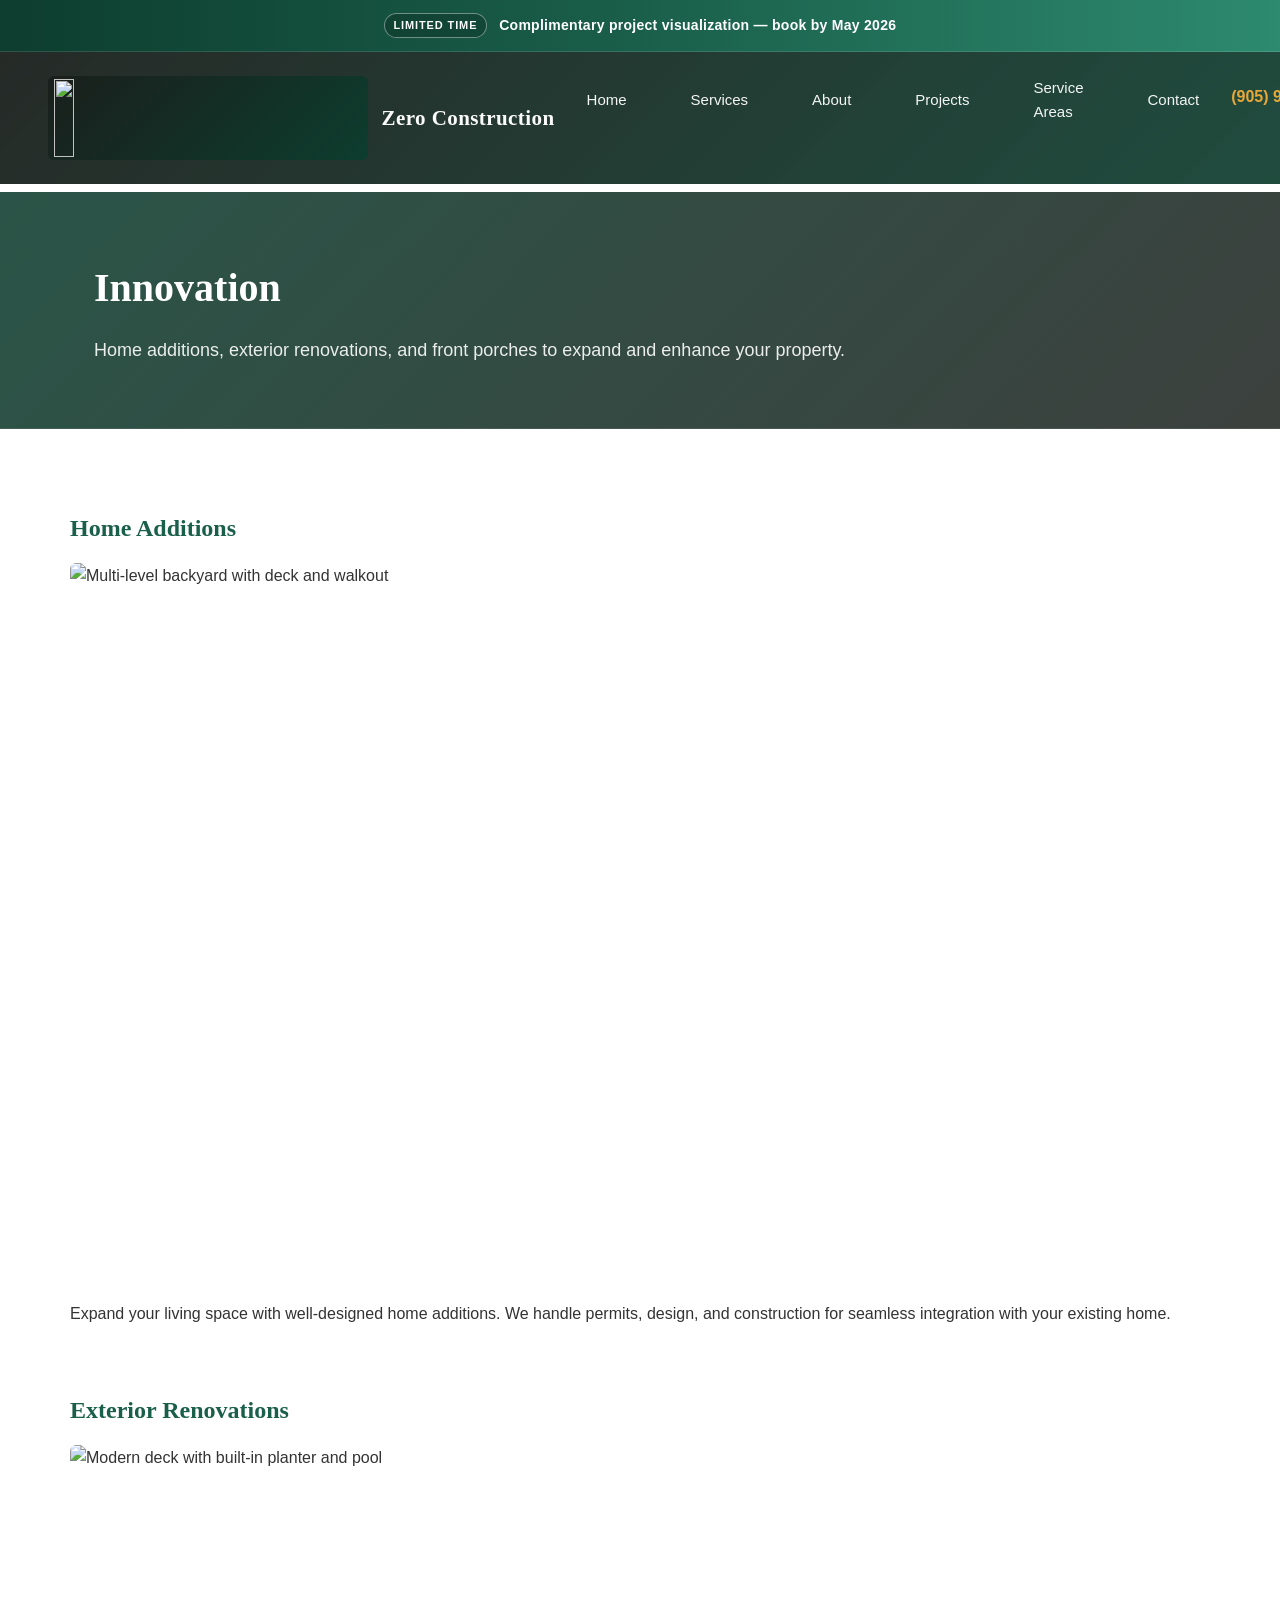
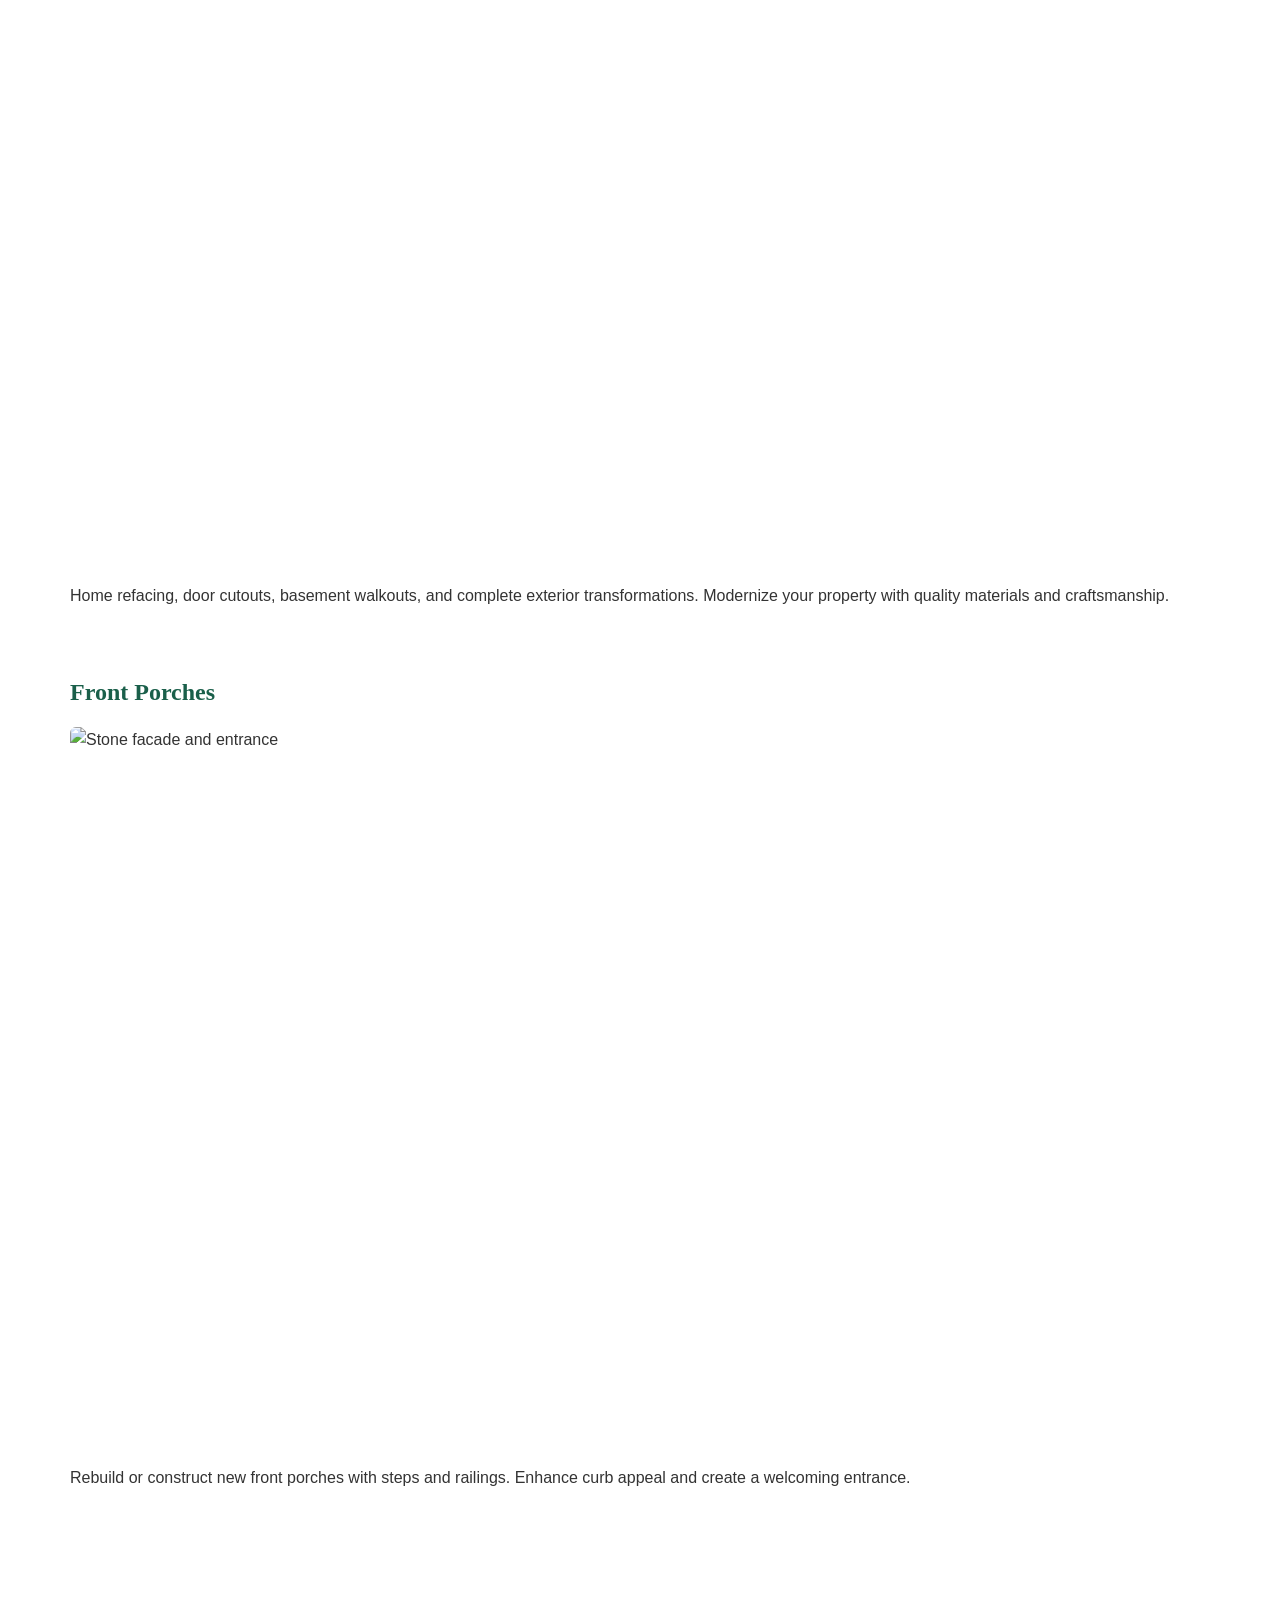
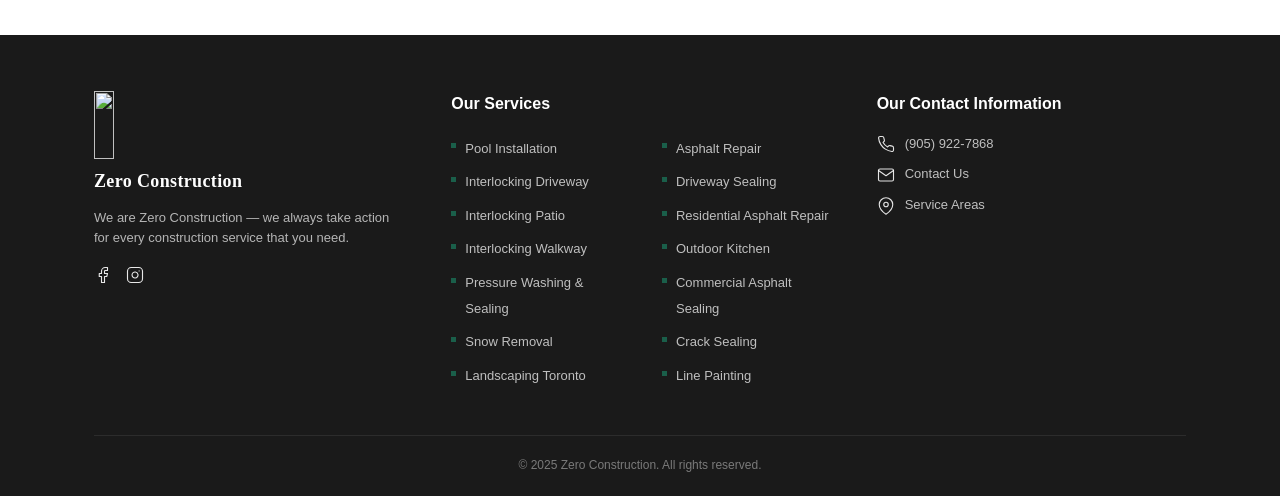
==== innovation.html @ 6ec4fa39 "Add files via upload" ====
<!DOCTYPE html>
<html lang="en">
<head>
    <meta charset="UTF-8">
    <meta name="viewport" content="width=device-width, initial-scale=1.0">
    <title>Innovation — Zero Construction</title>
    <link rel="icon" href="images/ZeroConstructionLogo2.png" type="image/png">
    <link rel="apple-touch-icon" href="images/ZeroConstructionLogo2.png">
    <link rel="stylesheet" href="styles.css">
    <link rel="stylesheet" href="service-page.css">
</head>
<body>
    <aside class="site-banner" role="region" aria-label="Limited-time promotion">
        <div class="container site-banner-inner">
            <a href="index.html#contact" class="site-banner-link">
                <span class="site-banner-pill">Limited time</span>
                <span class="site-banner-text">Complimentary project visualization — book by May 2026</span>
            </a>
        </div>
    </aside>
    <header class="header header-unified">
        <div class="header-bg"></div>
        <div class="header-inner">
            <a href="index.html" class="logo"><span class="logo-img-wrap"><img src="images/ZeroConstructionLogo2.png" alt="" class="logo-img" width="340" height="86" decoding="async" aria-hidden="true"></span><span class="logo-text">Zero Construction</span></a>
            <div class="header-nav">
                <nav class="nav-row nav-primary">
                    <a href="index.html#home">Home</a>
                    <a href="index.html#services">Services</a>
                    <a href="index.html#about">About</a>
                    <a href="index.html#projects">Projects</a>
                    <a href="index.html#service-areas">Service Areas</a>
                    <a href="index.html#contact">Contact</a>
                    <a href="tel:+19059227868" class="nav-phone">(905) 922-7868</a>
                </nav>
            </div>
            <div class="header-cta">
                <a href="tel:+19059227868" class="phone">(905) 922-7868</a>
                <a href="index.html#contact" class="btn btn-primary">Free Estimate</a>
            </div>
            <button class="mobile-menu-btn" aria-label="Open menu"><span></span><span></span><span></span></button>
        </div>
    </header>

    <main class="service-main">
        <div class="service-hero has-photo" style="--service-hero-bg: url('images/PHOTO-2025-08-22-10-28-42 4.JPG')">
            <div class="container">
                <h1>Innovation</h1>
                <p>Home additions, exterior renovations, and front porches to expand and enhance your property.</p>
            </div>
        </div>
        <div class="container service-content">
            <section id="additions" class="service-section">
                <h2>Home Additions</h2>
                <div class="service-section-img">
                    <img src="images/PHOTO-2025-08-22-10-28-42 4.JPG" alt="Multi-level backyard with deck and walkout" loading="lazy" width="1200" height="750">
                </div>
                <p>Expand your living space with well-designed home additions. We handle permits, design, and construction for seamless integration with your existing home.</p>
            </section>
            <section id="renovations" class="service-section">
                <h2>Exterior Renovations</h2>
                <div class="service-section-img">
                    <img src="images/PHOTO-2025-08-22-10-28-42 16.JPG" alt="Modern deck with built-in planter and pool" loading="lazy" width="1200" height="750">
                </div>
                <p>Home refacing, door cutouts, basement walkouts, and complete exterior transformations. Modernize your property with quality materials and craftsmanship.</p>
            </section>
            <section id="porches" class="service-section">
                <h2>Front Porches</h2>
                <div class="service-section-img">
                    <img src="images/PHOTO-2025-08-22-10-29-14 63.JPG" alt="Stone facade and entrance" loading="lazy" width="1200" height="750">
                </div>
                <p>Rebuild or construct new front porches with steps and railings. Enhance curb appeal and create a welcoming entrance.</p>
            </section>
        </div>
    </main>

    <footer class="footer">
        <div class="container">
            <div class="footer-grid">
                <div class="footer-brand">
                    <a href="index.html" class="footer-logo"><span class="footer-logo-inner"><img src="images/ZeroConstructionLogo2.png" alt="" class="footer-logo-img" width="270" height="68" decoding="async" aria-hidden="true"><span class="footer-logo-text">Zero Construction</span></span></a>
                    <p class="footer-tagline">We are Zero Construction &mdash; we always take action for every construction service that you need.</p>
                    <div class="footer-social">
                        <a href="https://www.facebook.com/zeroconstruction" class="footer-social-link" target="_blank" rel="noopener noreferrer" aria-label="Facebook">
                            <svg class="footer-social-icon" viewBox="0 0 24 24" fill="none" stroke="currentColor" stroke-width="1.5" stroke-linecap="round" stroke-linejoin="round" aria-hidden="true"><path d="M18 2h-3a5 5 0 0 0-5 5v3H7v4h3v8h4v-8h3l1-4h-4V7a1 1 0 0 1 1-1h3z"/></svg>
                        </a>
                        <a href="https://www.instagram.com/zeroconstruction" class="footer-social-link" target="_blank" rel="noopener noreferrer" aria-label="Instagram">
                            <svg class="footer-social-icon" viewBox="0 0 24 24" fill="none" stroke="currentColor" stroke-width="1.5" stroke-linecap="round" stroke-linejoin="round" aria-hidden="true"><rect x="2" y="2" width="20" height="20" rx="5" ry="5"/><path d="M16 11.37A4 4 0 1 1 12.63 8 4 4 0 0 1 16 11.37z"/><line x1="17.5" y1="6.5" x2="17.51" y2="6.5"/></svg>
                        </a>
                    </div>
                </div>
                <div class="footer-services">
                    <h4 class="footer-heading">Our Services</h4>
                    <div class="footer-services-cols">
                        <ul class="footer-services-list">
                            <li><a href="landscaping.html">Pool Installation</a></li>
                            <li><a href="stonework.html#driveway">Interlocking Driveway</a></li>
                            <li><a href="stonework.html#patio">Interlocking Patio</a></li>
                            <li><a href="stonework.html#walkway">Interlocking Walkway</a></li>
                            <li><a href="paving.html#sealing">Pressure Washing &amp; Sealing</a></li>
                            <li><a href="landscaping.html">Snow Removal</a></li>
                            <li><a href="landscaping.html">Landscaping Toronto</a></li>
                        </ul>
                        <ul class="footer-services-list">
                            <li><a href="paving.html#residential">Asphalt Repair</a></li>
                            <li><a href="paving.html#sealing">Driveway Sealing</a></li>
                            <li><a href="paving.html#residential">Residential Asphalt Repair</a></li>
                            <li><a href="landscaping.html#outdoor">Outdoor Kitchen</a></li>
                            <li><a href="paving.html#commercial">Commercial Asphalt Sealing</a></li>
                            <li><a href="paving.html#commercial">Crack Sealing</a></li>
                            <li><a href="paving.html#commercial">Line Painting</a></li>
                        </ul>
                    </div>
                </div>
                <div class="footer-contact-block">
                    <h4 class="footer-heading">Our Contact Information</h4>
                    <ul class="footer-contact-list">
                        <li class="footer-contact-row">
                            <span class="footer-contact-icon"><svg viewBox="0 0 24 24" aria-hidden="true" fill="none" stroke="currentColor" stroke-width="1.5" stroke-linecap="round" stroke-linejoin="round"><path d="M22 16.92v3a2 2 0 0 1-2.18 2 19.79 19.79 0 0 1-8.63-3.07 19.5 19.5 0 0 1-6-6 19.79 19.79 0 0 1-3.07-8.67A2 2 0 0 1 4.11 2h3a2 2 0 0 1 2 1.72 12.84 12.84 0 0 0 .7 2.81 2 2 0 0 1-.45 2.11L8.09 9.91a16 16 0 0 0 6 6l1.27-1.27a2 2 0 0 1 2.11-.45 12.84 12.84 0 0 0 2.81.7A2 2 0 0 1 22 16.92z"/></svg></span>
                            <a href="tel:+19059227868">(905) 922-7868</a>
                        </li>
                        <li class="footer-contact-row">
                            <span class="footer-contact-icon"><svg viewBox="0 0 24 24" aria-hidden="true" fill="none" stroke="currentColor" stroke-width="1.5" stroke-linecap="round" stroke-linejoin="round"><path d="M4 4h16c1.1 0 2 .9 2 2v12c0 1.1-.9 2-2 2H4c-1.1 0-2-.9-2-2V6c0-1.1.9-2 2-2z"/><polyline points="22,6 12,13 2,6"/></svg></span>
                            <a href="mailto:info@zeroconstruction.ca">Contact Us</a>
                        </li>
                        <li class="footer-contact-row">
                            <span class="footer-contact-icon"><svg viewBox="0 0 24 24" aria-hidden="true" fill="none" stroke="currentColor" stroke-width="1.5" stroke-linecap="round" stroke-linejoin="round"><path d="M21 10c0 7-9 13-9 13s-9-6-9-13a9 9 0 0 1 18 0z"/><circle cx="12" cy="10" r="3"/></svg></span>
                            <a href="index.html#service-areas">Service Areas</a>
                        </li>
                    </ul>
                </div>
            </div>
            <p class="footer-copy">&copy; 2025 Zero Construction. All rights reserved.</p>
        </div>
    </footer>
    <script src="script.js"></script>
</body>
</html>
---- styles.css ----
/* Zero Construction — English-only, strict typography */

:root {
    /* Must cover promo banner (pill + line) so fixed header clears it */
    --site-banner-height: 3.25rem;
    /* Fixed header row height (logo + padding) — used so anchor links aren’t hidden under the bar */
    --header-sticky-height: 8rem;
    /* Banner + header + small gap so section titles clear the sticky UI */
    --anchor-offset: calc(var(--site-banner-height) + var(--header-sticky-height) + 0.75rem);
    --color-primary: #1a5f4a;
    --color-primary-dark: #0d3d2e;
    --color-primary-light: #2d8a6e;
    --color-accent: #e8a838;
    --color-dark: #1a1a1a;
    /* Same hues as .header-bg (opaque) so the logo plate matches the header strip */
    --header-gradient-start: rgb(26, 31, 28);
    --header-gradient-end: rgb(13, 61, 46);
    --color-text: #333;
    --color-muted: #666;
    --color-bg: #f8f9fa;
    --color-white: #fff;
    --font-display: "Playfair Display", Georgia, "Times New Roman", serif;
    --font-body: "DM Sans", -apple-system, BlinkMacSystemFont, "Segoe UI", sans-serif;
    --shadow-sm: 0 2px 8px rgba(0, 0, 0, 0.06);
    --shadow: 0 4px 20px rgba(0, 0, 0, 0.08);
    --radius: 6px;
    --ease: 0.2s ease;
    --space-xs: 4px;
    --space-sm: 8px;
    --space-md: 16px;
    --space-lg: 24px;
    --space-xl: 32px;
    --space-2xl: 48px;
    --space-3xl: 64px;
    --space-4xl: 80px;
}

*, *::before, *::after {
    margin: 0;
    padding: 0;
    box-sizing: border-box;
}

html {
    scroll-behavior: smooth;
}

/* Hash / anchor scroll lands below fixed promo banner + header (footer + nav links) */
section[id] {
    scroll-margin-top: var(--anchor-offset);
}

body {
    font-family: var(--font-body);
    font-size: 16px;
    line-height: 1.6;
    color: var(--color-text);
    -webkit-font-smoothing: antialiased;
}

/* Promo banner — fixed above header (limited-time / promotional) */
.site-banner {
    position: fixed;
    top: 0;
    left: 0;
    right: 0;
    z-index: 1001;
    min-height: var(--site-banner-height);
    display: flex;
    align-items: center;
    justify-content: center;
    padding: 0.45rem var(--space-lg);
    background: linear-gradient(90deg, var(--color-primary-dark) 0%, var(--color-primary) 50%, var(--color-primary-light) 100%);
    border-bottom: 1px solid rgba(255, 255, 255, 0.12);
}

.site-banner-inner {
    display: flex;
    align-items: center;
    justify-content: center;
    flex-wrap: wrap;
    gap: 0.5rem 0.75rem;
    text-align: center;
}

.site-banner-link {
    display: inline-flex;
    align-items: center;
    justify-content: center;
    flex-wrap: wrap;
    gap: 0.5rem 0.75rem;
    font-size: 0.875rem;
    font-weight: 600;
    color: var(--color-white);
    text-decoration: none;
    letter-spacing: 0.02em;
}

.site-banner-pill {
    flex-shrink: 0;
    display: inline-block;
    font-size: 0.6875rem;
    font-weight: 700;
    letter-spacing: 0.08em;
    text-transform: uppercase;
    color: rgba(255, 255, 255, 0.98);
    padding: 0.2rem 0.55rem;
    border-radius: 999px;
    border: 1px solid rgba(255, 255, 255, 0.4);
    background: rgba(0, 0, 0, 0.18);
}

.site-banner-text {
    font-weight: 600;
    line-height: 1.35;
}

.site-banner-link:hover {
    color: var(--color-accent);
    text-decoration: none;
}

.container {
    max-width: 1140px;
    margin: 0 auto;
    padding: 0 var(--space-lg);
}

/* Unified Header - two rows like AHS */
.header-unified {
    position: fixed;
    top: var(--site-banner-height);
    left: 0;
    right: 0;
    width: 100%;
    z-index: 1000;
}

.header-bg {
    position: absolute;
    inset: 0;
    background: linear-gradient(135deg, rgba(26, 31, 28, 0.95) 0%, rgba(13, 61, 46, 0.92) 100%);
}

.header-unified .header-inner {
    position: relative;
    display: flex;
    align-items: flex-start;
    justify-content: space-between;
    padding: var(--space-lg) 3rem;
    gap: var(--space-xl);
    max-width: 100%;
    width: 100%;
    margin: 0 auto;
}

.header-unified .logo {
    display: inline-flex;
    align-items: center;
    gap: 0.875rem;
    line-height: 1.1;
    text-decoration: none;
    flex-shrink: 0;
}

.header-unified .logo-img-wrap {
    display: inline-flex;
    align-items: center;
    justify-content: center;
    line-height: 0;
    /* Same gradient as .header-bg (full opacity) so the plate matches the bar behind it */
    background: linear-gradient(135deg, var(--header-gradient-start) 0%, var(--header-gradient-end) 100%);
    padding: 0.2rem 0.35rem;
    border-radius: 6px;
    transition: opacity var(--ease);
    isolation: isolate;
}

.header-unified .logo-img {
    height: 78px;
    width: auto;
    max-width: min(380px, 46vw);
    object-fit: contain;
    display: block;
    /* Pure black in the PNG takes the lighter of pixel vs backdrop — blends into the plate */
    mix-blend-mode: lighten;
}

.logo-text {
    font-family: var(--font-display);
    font-size: 1.3125rem;
    font-weight: 600;
    color: rgba(255, 255, 255, 0.98);
    letter-spacing: 0.02em;
    white-space: nowrap;
    transition: opacity var(--ease);
}

.header-unified .logo:hover .logo-img-wrap,
.header-unified .logo:hover .logo-text {
    opacity: 0.88;
}

.header-nav {
    flex: 1;
    display: flex;
    flex-direction: column;
    align-items: center;
    justify-content: center;
    gap: var(--space-md);
}

.header-cta {
    display: flex;
    align-items: center;
    gap: var(--space-lg);
    flex-shrink: 0;
}

.nav-row {
    display: flex;
    align-items: center;
    justify-content: center;
}

.nav-primary {
    display: flex;
    align-items: center;
    justify-content: center;
    gap: 4rem;
}

.header-unified .nav-primary a,
.header-unified .nav a {
    color: rgba(255, 255, 255, 0.95);
    text-decoration: none;
    font-size: 0.9375rem;
    font-weight: 500;
}

.header-unified .nav a:hover {
    color: var(--color-accent);
}

.header-unified .phone {
    color: var(--color-accent);
    font-weight: 600;
    text-decoration: none;
}

.header-unified .phone:hover {
    color: var(--color-white);
}

.header-unified .btn-primary {
    padding: 8px 20px;
    font-size: 0.875rem;
}

.nav-services {
    flex-wrap: wrap;
    justify-content: center;
    align-items: center;
    gap: 1.5rem;
}

/* Ensure both menu rows share same center alignment */
.header-nav .nav-primary,
.header-nav .nav-services {
    width: 100%;
}

.nav-dot {
    color: var(--color-accent);
    font-size: 0.5rem;
    line-height: 1;
}

.service-trigger {
    display: inline-flex;
    align-items: center;
    gap: var(--space-xs);
    padding: var(--space-xs) 0;
    color: rgba(255, 255, 255, 0.9);
    text-decoration: none;
    font-size: 0.8125rem;
    font-weight: 500;
}

.service-trigger:hover {
    color: var(--color-accent);
}

.caret {
    font-size: 0.5rem;
    transition: transform var(--ease);
}

.service-dropdown:hover .caret {
    transform: rotate(180deg);
}

.service-dropdown {
    position: relative;
}

.service-menu {
    display: none;
    position: absolute;
    top: 100%;
    left: 0;
    min-width: 180px;
    padding: var(--space-sm);
    margin-top: var(--space-xs);
    background: var(--color-white);
    border-radius: var(--radius);
    box-shadow: var(--shadow);
    list-style: none;
    z-index: 1001;
}

.service-dropdown:hover .service-menu {
    display: block;
}

.service-menu a {
    display: block;
    padding: var(--space-sm) var(--space-md);
    color: var(--color-text);
    text-decoration: none;
    font-size: 0.875rem;
}

.service-menu a:hover {
    color: var(--color-primary);
}

.nav-phone {
    color: var(--color-accent);
    font-weight: 600;
}

@media (min-width: 769px) {
    .nav-phone {
        display: none;
    }
}

.mobile-menu-btn {
    display: none;
    flex-direction: column;
    gap: 5px;
    padding: var(--space-sm);
    background: none;
    border: none;
    cursor: pointer;
}

.mobile-menu-btn span {
    width: 22px;
    height: 2px;
    background: var(--color-white);
}

/* Buttons */
.btn {
    display: inline-block;
    padding: 12px 24px;
    font-size: 0.9375rem;
    font-weight: 600;
    text-decoration: none;
    border-radius: var(--radius);
    border: 2px solid transparent;
    transition: var(--ease);
}

.btn-primary {
    background: var(--color-primary);
    color: var(--color-white);
}

.btn-primary:hover {
    background: var(--color-primary-dark);
}

.btn-secondary {
    background: transparent;
    color: var(--color-white);
    border-color: var(--color-white);
}

.btn-secondary:hover {
    background: var(--color-white);
    color: var(--color-primary);
}

.btn-lg {
    padding: 14px 28px;
    font-size: 1rem;
}

.btn-block {
    width: 100%;
    text-align: center;
}

/* Hero */
.hero {
    position: relative;
    min-height: 100vh;
    display: flex;
    align-items: center;
    padding: calc(180px + var(--site-banner-height)) var(--space-lg) var(--space-4xl);
    background: linear-gradient(135deg, var(--color-primary-dark) 0%, var(--color-primary) 50%, var(--color-primary-light) 100%);
}

.hero.hero-photo {
    background-image: linear-gradient(135deg, rgba(13, 61, 46, 0.82) 0%, rgba(26, 31, 28, 0.78) 100%), url("images/PHOTO-2025-08-22-10-28-42 30.JPG");
    background-size: cover;
    background-position: center;
}

.hero-overlay {
    position: absolute;
    inset: 0;
    background: url("data:image/svg+xml,%3Csvg width='60' height='60' xmlns='http://www.w3.org/2000/svg'%3E%3Cg fill='%23fff' fill-opacity='0.05'%3E%3Cpath d='M36 34v-4h-2v4h-4v2h4v4h2v-4h4v-2h-4zm0-30V0h-2v4h-4v2h4v4h2V6h4V4h-4zM6 34v-4H4v4H0v2h4v4h2v-4h4v-2H6zM6 4V0H4v4H0v2h4v4h2V6h4V4H6z'/%3E%3C/g%3E%3C/svg%3E");
}

.hero-inner {
    position: relative;
    z-index: 1;
    text-align: center;
    max-width: 720px;
    margin: 0 auto;
}

.hero-title {
    font-family: var(--font-display);
    font-size: clamp(2.25rem, 5vw, 3.5rem);
    font-weight: 700;
    color: var(--color-white);
    margin-bottom: var(--space-md);
    letter-spacing: -0.02em;
}

.hero-tagline {
    font-size: 1.25rem;
    color: rgba(255, 255, 255, 0.95);
    margin-bottom: var(--space-md);
}

.hero-desc {
    font-size: 1.0625rem;
    line-height: 1.7;
    color: rgba(255, 255, 255, 0.9);
    margin-bottom: var(--space-2xl);
}

.hero-stats {
    display: flex;
    justify-content: center;
    gap: var(--space-3xl);
    margin-bottom: var(--space-2xl);
}

.stat {
    text-align: center;
}

.stat-value {
    display: block;
    font-size: 1.75rem;
    font-weight: 700;
    color: var(--color-accent);
}

.stat-label {
    font-size: 0.875rem;
    color: rgba(255, 255, 255, 0.85);
}

.hero-actions {
    display: flex;
    gap: var(--space-md);
    justify-content: center;
}

/* Sections */
.section {
    padding: var(--space-4xl) 0;
}

.section-head {
    text-align: center;
    margin-bottom: var(--space-2xl);
}

.section-title {
    font-family: var(--font-display);
    font-size: 2rem;
    font-weight: 700;
    color: var(--color-dark);
    margin-bottom: var(--space-sm);
}

.section-subtitle {
    font-size: 1.0625rem;
    color: var(--color-muted);
}

/* Services */
.section-services {
    background: var(--color-white);
}

.services-grid {
    display: grid;
    grid-template-columns: repeat(3, 1fr);
    gap: var(--space-lg);
}

.service-card {
    padding: 0;
    overflow: hidden;
    background: var(--color-bg);
    border-radius: var(--radius);
    transition: var(--ease);
}

.service-card:hover {
    transform: translateY(-4px);
    box-shadow: var(--shadow);
}

.service-card-img {
    aspect-ratio: 4 / 3;
    overflow: hidden;
}

.service-card-img img {
    width: 100%;
    height: 100%;
    object-fit: cover;
    display: block;
}

.service-card-body {
    padding: var(--space-xl);
}

.service-icon {
    font-size: 2rem;
    margin-bottom: var(--space-md);
}

.service-card h3 {
    font-size: 1.125rem;
    font-weight: 600;
    color: var(--color-dark);
    margin-bottom: var(--space-sm);
}

.service-card p {
    font-size: 0.9375rem;
    color: var(--color-muted);
    line-height: 1.6;
}

/* About */
.section-about {
    background: var(--color-bg);
}

.about-grid {
    display: grid;
    grid-template-columns: 1fr 1fr;
    gap: var(--space-3xl);
    align-items: center;
}

.about-main .section-title {
    text-align: left;
}

.about-lead {
    font-size: 1rem;
    color: var(--color-muted);
    margin-bottom: var(--space-xl);
    line-height: 1.7;
}

.features-list {
    list-style: none;
}

.feature {
    display: flex;
    gap: var(--space-lg);
    margin-bottom: var(--space-lg);
}

.feature-num {
    font-size: 1.25rem;
    font-weight: 700;
    color: var(--color-primary);
    flex-shrink: 0;
}

.feature h4 {
    font-size: 1rem;
    font-weight: 600;
    color: var(--color-dark);
    margin-bottom: var(--space-xs);
}

.feature p {
    font-size: 0.9375rem;
    color: var(--color-muted);
}

.about-stats {
    display: flex;
    flex-direction: column;
    gap: var(--space-lg);
}

.stat-card {
    background: var(--color-white);
    padding: var(--space-xl);
    border-radius: var(--radius);
    text-align: center;
}

.stat-card-value {
    display: block;
    font-size: 2.5rem;
    font-weight: 700;
    color: var(--color-primary);
}

.stat-card-label {
    font-size: 0.9375rem;
    color: var(--color-muted);
}

/* Projects */
.section-projects {
    background: var(--color-white);
}

.projects-grid {
    display: grid;
    grid-template-columns: repeat(3, 1fr);
    gap: var(--space-lg);
}

.project-card {
    border-radius: var(--radius);
    overflow: hidden;
    background: var(--color-bg);
    cursor: default;
}

.project-image {
    aspect-ratio: 4 / 3;
    overflow: hidden;
    background: var(--color-bg);
}

.project-image img {
    width: 100%;
    height: 100%;
    object-fit: cover;
    display: block;
    transform: scale(1);
    transition: transform 0.45s var(--ease);
}

.project-card:hover .project-image img {
    transform: scale(1.08);
}

@media (prefers-reduced-motion: reduce) {
    .project-image img {
        transition: none;
    }

    .project-card:hover .project-image img {
        transform: scale(1);
    }
}

.project-image-placeholder {
    aspect-ratio: 4 / 3;
    display: flex;
    align-items: center;
    justify-content: center;
    background: linear-gradient(135deg, var(--color-primary-light) 0%, var(--color-primary) 100%);
    color: var(--color-white);
    font-weight: 600;
    font-size: 0.9375rem;
}

.project-card h4 {
    padding: var(--space-lg);
    font-size: 1rem;
    font-weight: 600;
    color: var(--color-text);
    text-decoration: none;
    cursor: default;
}

.project-card h4 a {
    color: inherit;
    text-decoration: none;
    font-weight: inherit;
    pointer-events: none;
    cursor: default;
}

/* Service areas — Ontario communities (single-page) */
.section-service-areas {
    background: var(--color-white);
}

.service-areas-grid {
    display: grid;
    grid-template-columns: repeat(4, minmax(0, 1fr));
    gap: var(--space-lg) var(--space-2xl);
    max-width: 1000px;
    margin: 0 auto;
}

.service-areas-list {
    list-style: none;
    margin: 0;
    padding: 0;
}

.service-areas-list li {
    position: relative;
    padding-left: 1.1rem;
    margin-bottom: 0.45rem;
    font-family: var(--font-body);
    font-size: 0.9375rem;
    line-height: 1.45;
    color: var(--color-text);
}

.service-areas-list li::before {
    content: ">";
    position: absolute;
    left: 0;
    top: 0;
    color: var(--color-primary);
    font-weight: 700;
    font-size: 0.7rem;
    line-height: 1.45;
}

/* Testimonials */
.section-testimonials {
    background: var(--color-bg);
}

.testimonials-grid {
    display: grid;
    grid-template-columns: repeat(3, 1fr);
    gap: var(--space-lg);
}

.testimonial {
    background: var(--color-white);
    padding: var(--space-xl);
    border-radius: var(--radius);
    box-shadow: var(--shadow-sm);
}

.testimonial p {
    font-size: 0.9375rem;
    font-style: italic;
    color: var(--color-text);
    margin-bottom: var(--space-lg);
    line-height: 1.6;
}

.testimonial footer {
    display: flex;
    flex-direction: column;
    gap: var(--space-xs);
}

.testimonial cite {
    font-style: normal;
    font-weight: 600;
    color: var(--color-dark);
}

.testimonial footer span {
    font-size: 0.875rem;
    color: var(--color-muted);
}

.stars {
    margin-top: var(--space-sm);
    color: var(--color-accent);
}

/* Contact */
.section-contact {
    padding: var(--space-4xl) 0;
    background: linear-gradient(135deg, var(--color-primary-dark) 0%, var(--color-primary) 100%);
}

.contact-grid {
    display: grid;
    grid-template-columns: 1fr 1fr;
    gap: var(--space-3xl);
    align-items: start;
}

.contact-info .section-title {
    color: var(--color-white);
}

.contact-lead {
    color: rgba(255, 255, 255, 0.9);
    margin-bottom: var(--space-xl);
}

.contact-details {
    display: flex;
    flex-direction: column;
    gap: var(--space-lg);
}

.contact-item strong {
    display: block;
    font-size: 0.75rem;
    text-transform: uppercase;
    letter-spacing: 0.05em;
    color: rgba(255, 255, 255, 0.7);
    margin-bottom: var(--space-xs);
}

.contact-item a,
.contact-item p {
    color: rgba(255, 255, 255, 0.95);
}

.contact-item a {
    text-decoration: none;
}

.contact-item a:hover {
    color: var(--color-accent);
}

.contact-form {
    background: var(--color-white);
    padding: var(--space-xl);
    border-radius: var(--radius);
    box-shadow: var(--shadow);
}

.form-row {
    display: grid;
    grid-template-columns: 1fr 1fr;
    gap: var(--space-md);
}

.contact-form input,
.contact-form select,
.contact-form textarea {
    display: block;
    width: 100%;
    padding: 12px 14px;
    margin-bottom: var(--space-md);
    font-family: var(--font-body);
    font-size: 0.9375rem;
    border: 1px solid #ddd;
    border-radius: var(--radius);
}

.contact-form input:focus,
.contact-form select:focus,
.contact-form textarea:focus {
    outline: none;
    border-color: var(--color-primary);
}

.contact-form button {
    margin-top: var(--space-sm);
    cursor: pointer;
}

/* Footer — AHS-style layout: charcoal bg, sans-serif, green square bullets */
.footer {
    background: var(--color-dark);
    padding: 3.5rem 0 1.25rem;
    border-top: none;
    font-family: var(--font-body);
}

.footer-grid {
    display: grid;
    grid-template-columns: minmax(0, 1fr) minmax(0, 1.22fr) minmax(0, 1fr);
    gap: 3.5rem 3rem;
    margin-bottom: 2.5rem;
    align-items: start;
}

.footer-brand {
    max-width: 20rem;
}

.footer-logo {
    display: inline-flex;
    align-items: center;
    text-decoration: none;
    margin-bottom: 1rem;
    line-height: 1.15;
}

.footer-logo-inner {
    display: inline-flex;
    align-items: center;
    gap: 0.75rem;
    flex-wrap: wrap;
}

.footer-logo-img {
    height: 68px;
    width: auto;
    max-width: 100%;
    object-fit: contain;
    display: block;
}

.footer-logo-text {
    font-family: var(--font-display);
    font-size: 1.125rem;
    font-weight: 600;
    color: var(--color-white);
    letter-spacing: 0.02em;
}

.footer-tagline {
    font-family: var(--font-body);
    font-size: 0.8125rem;
    line-height: 1.55;
    color: rgba(255, 255, 255, 0.68);
    margin-bottom: 1.125rem;
}

.footer-social {
    display: flex;
    flex-direction: row;
    align-items: center;
    gap: 0.875rem;
    margin: 0;
}

.footer-social-link {
    display: flex;
    align-items: center;
    justify-content: center;
    color: rgba(255, 255, 255, 0.92);
    text-decoration: none;
    transition: color var(--ease);
}

.footer-social-link:hover {
    color: var(--color-primary-light);
}

.footer-social-icon {
    width: 18px;
    height: 18px;
    flex-shrink: 0;
    color: rgba(255, 255, 255, 0.9);
}

.footer-social-icon path,
.footer-social-icon rect,
.footer-social-icon line,
.footer-social-icon circle {
    fill: none;
}

.footer-social-link:hover .footer-social-icon {
    color: rgba(255, 255, 255, 1);
}

.footer-heading {
    font-family: var(--font-body);
    font-size: 1rem;
    font-weight: 600;
    color: var(--color-white);
    margin-bottom: 1.125rem;
    letter-spacing: 0;
    padding: 0;
    border: none;
}

.footer-services-cols {
    display: grid;
    grid-template-columns: 1fr 1fr;
    gap: 0.5rem 2.75rem;
}

.footer-services-list {
    list-style: none;
}

.footer-services-list li {
    position: relative;
    padding-left: 14px;
    margin-bottom: 0.5rem;
}

.footer-services-list li::before {
    content: "";
    position: absolute;
    left: 0;
    top: 0.55em;
    width: 5px;
    height: 5px;
    background: var(--color-primary);
    border-radius: 0;
}

.footer-services-list a {
    font-family: var(--font-body);
    font-size: 0.8125rem;
    line-height: 1.5;
    font-weight: 400;
    color: rgba(255, 255, 255, 0.72);
    text-decoration: none;
}

.footer-services-list a:hover {
    color: rgba(255, 255, 255, 0.95);
}

.footer-contact-list {
    list-style: none;
}

.footer-contact-row {
    display: flex;
    align-items: flex-start;
    gap: 0.625rem;
    margin-bottom: 0.75rem;
    font-family: var(--font-body);
    font-size: 0.8125rem;
    line-height: 1.45;
    font-weight: 400;
    color: rgba(255, 255, 255, 0.72);
}

.footer-contact-row:last-child {
    margin-bottom: 0;
}

.footer-contact-row a {
    color: rgba(255, 255, 255, 0.72);
    text-decoration: none;
}

.footer-contact-row a:hover {
    color: rgba(255, 255, 255, 0.95);
}

.footer-contact-icon {
    flex-shrink: 0;
    width: 18px;
    height: 18px;
    margin-top: 0.05em;
}

.footer-contact-icon svg {
    width: 100%;
    height: 100%;
    display: block;
    color: rgba(255, 255, 255, 0.88);
}

.footer-contact-icon svg * {
    fill: none;
}

.footer-copy {
    font-family: var(--font-body);
    font-size: 0.75rem;
    color: rgba(255, 255, 255, 0.42);
    text-align: center;
    padding-top: 1.25rem;
    border-top: 1px solid rgba(255, 255, 255, 0.08);
}

/* Responsive */
@media (max-width: 992px) {
    .services-grid {
        grid-template-columns: repeat(2, 1fr);
    }

    .projects-grid {
        grid-template-columns: repeat(2, 1fr);
    }

    .testimonials-grid {
        grid-template-columns: repeat(2, 1fr);
    }

    .service-areas-grid {
        grid-template-columns: repeat(2, minmax(0, 1fr));
        gap: var(--space-md) var(--space-xl);
    }
}

@media (max-width: 768px) {
    :root {
        /* Slightly shorter fixed header row on small screens */
        --header-sticky-height: 7rem;
    }

    .header-inner {
        flex-wrap: wrap;
    }

    .header-unified .logo-img {
        height: 58px;
        max-width: min(300px, 44vw);
    }

    .header-unified .logo-img-wrap {
        padding: 0.15rem 0.3rem;
        border-radius: 5px;
    }

    .site-banner-pill {
        font-size: 0.625rem;
        padding: 0.15rem 0.45rem;
    }

    .site-banner-link {
        font-size: 0.8125rem;
    }

    .logo-text {
        font-size: 1rem;
        white-space: normal;
        max-width: 10rem;
        line-height: 1.2;
    }

    .footer-logo-img {
        height: 58px;
    }

    .footer-logo-text {
        font-size: 1rem;
    }

    .header-nav {
        display: none;
        width: 100%;
        order: 3;
    }

    .header-nav.mobile-open {
        display: flex;
    }

    .nav-primary {
        flex-direction: column;
        align-items: flex-start;
    }

    .nav-services {
        flex-direction: column;
        align-items: flex-start;
    }

    .nav-dot {
        display: none;
    }

    .header-cta {
        display: none;
    }

    .mobile-menu-btn {
        display: flex;
    }

    .nav a {
        padding: var(--space-md) 0;
    }

    .about-grid,
    .contact-grid {
        grid-template-columns: 1fr;
    }

    .services-grid,
    .projects-grid {
        grid-template-columns: 1fr;
    }

    .testimonials-grid {
        grid-template-columns: 1fr;
    }

    .form-row {
        grid-template-columns: 1fr;
    }

    .service-areas-grid {
        grid-template-columns: 1fr;
    }

    .footer {
        padding: var(--space-xl) 0 var(--space-lg);
    }

    .footer-grid {
        grid-template-columns: 1fr;
        gap: var(--space-lg);
        margin-bottom: var(--space-lg);
    }

    .footer-services-cols {
        grid-template-columns: 1fr;
        gap: 0 var(--space-md);
    }

    .footer-tagline {
        max-width: none;
    }

    .hero {
        padding-top: calc(140px + var(--site-banner-height));
    }

    .hero-stats {
        gap: var(--space-xl);
    }
}
---- service-page.css ----
.service-main {
    padding-top: calc(140px + var(--site-banner-height));
}

.service-hero {
    position: relative;
    padding: var(--space-3xl) 0;
    background: linear-gradient(135deg, var(--color-primary-dark) 0%, var(--color-primary) 100%);
}

.service-hero.has-photo {
    background-image: linear-gradient(135deg, rgba(13, 61, 46, 0.88) 0%, rgba(26, 31, 28, 0.85) 100%), var(--service-hero-bg);
    background-size: cover;
    background-position: center;
}

.service-hero .container {
    position: relative;
    z-index: 1;
}

.service-hero h1 {
    font-family: var(--font-display);
    font-size: 2.5rem;
    color: var(--color-white);
    margin-bottom: var(--space-md);
}

.service-hero p {
    font-size: 1.125rem;
    color: rgba(255, 255, 255, 0.9);
}

.service-content {
    padding: var(--space-4xl) 0;
}

.service-section {
    margin-bottom: var(--space-3xl);
}

.service-section h2 {
    font-family: var(--font-display);
    font-size: 1.5rem;
    color: var(--color-primary);
    margin-bottom: var(--space-md);
}

.service-section p {
    color: var(--color-text);
    line-height: 1.7;
}

.service-section-img {
    margin-bottom: var(--space-lg);
    border-radius: var(--radius);
    overflow: hidden;
    aspect-ratio: 16 / 10;
}

.service-section-img img {
    width: 100%;
    height: 100%;
    object-fit: cover;
    display: block;
}
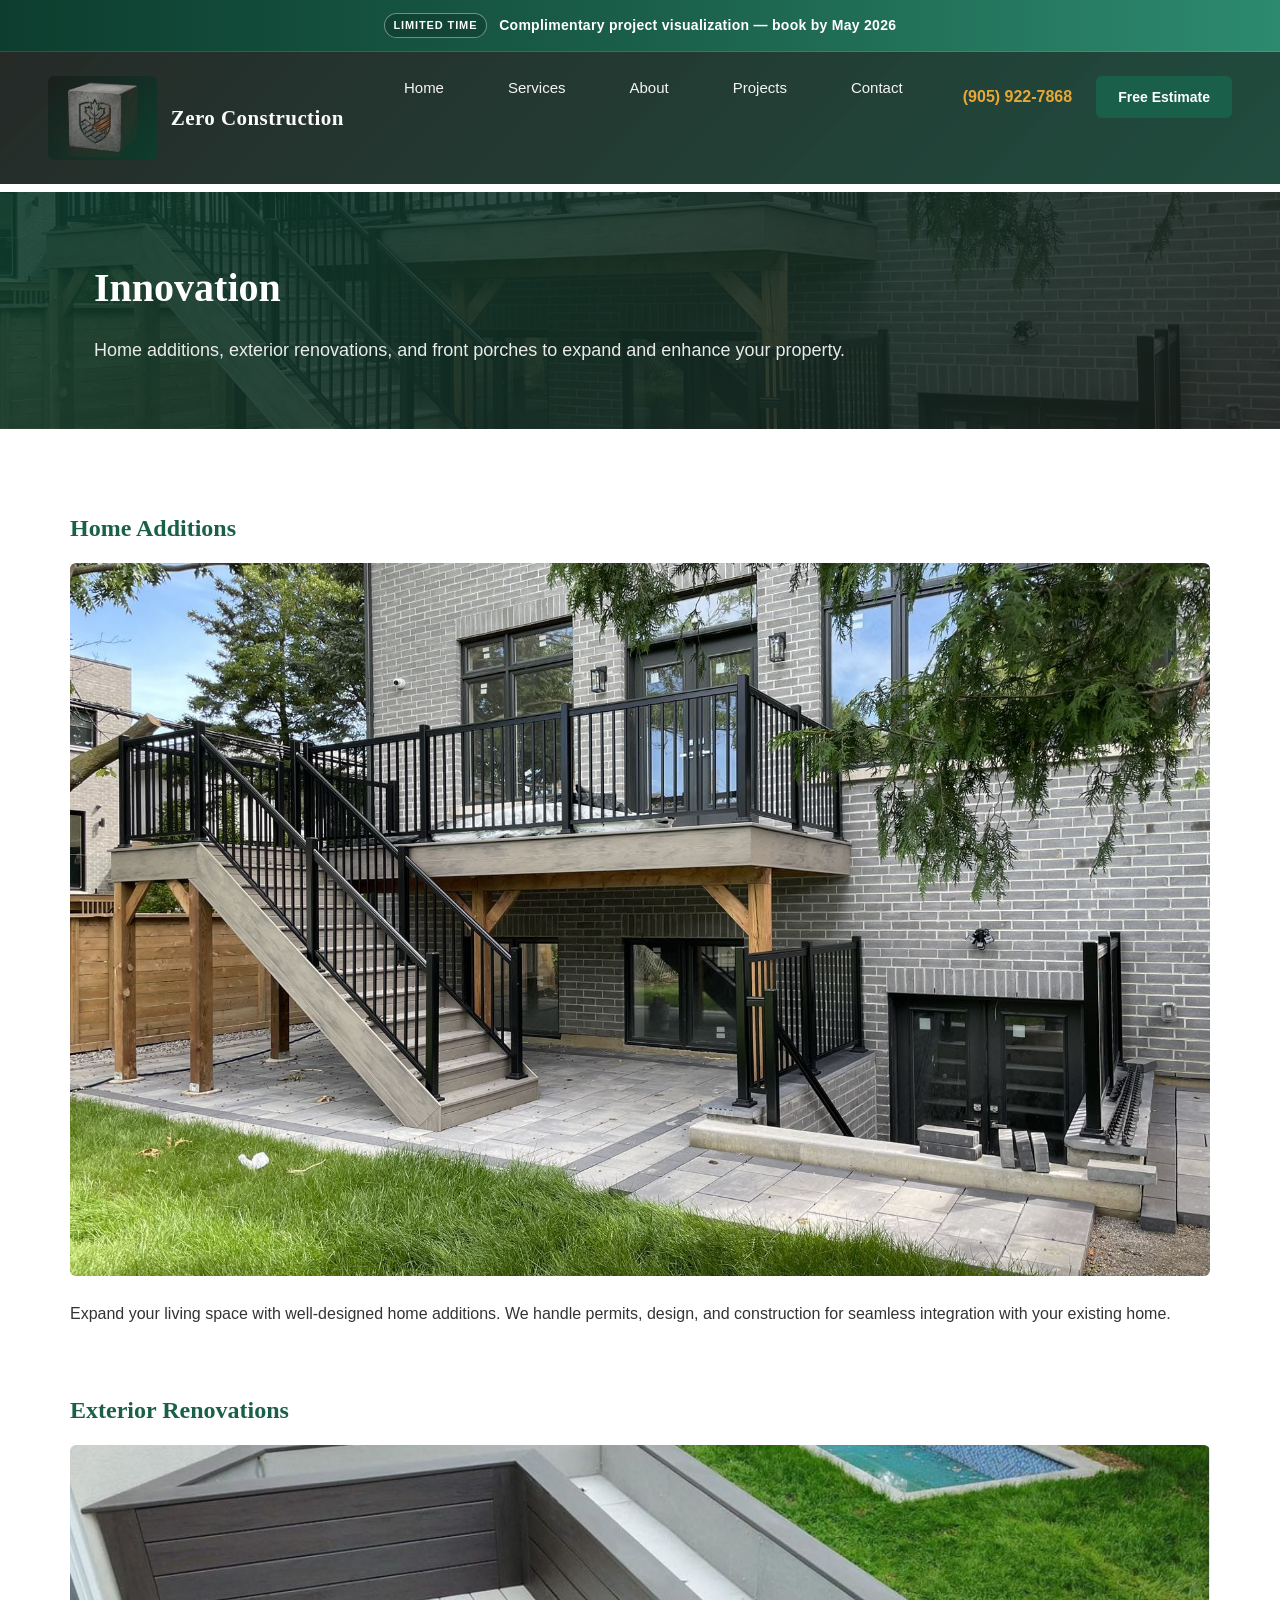
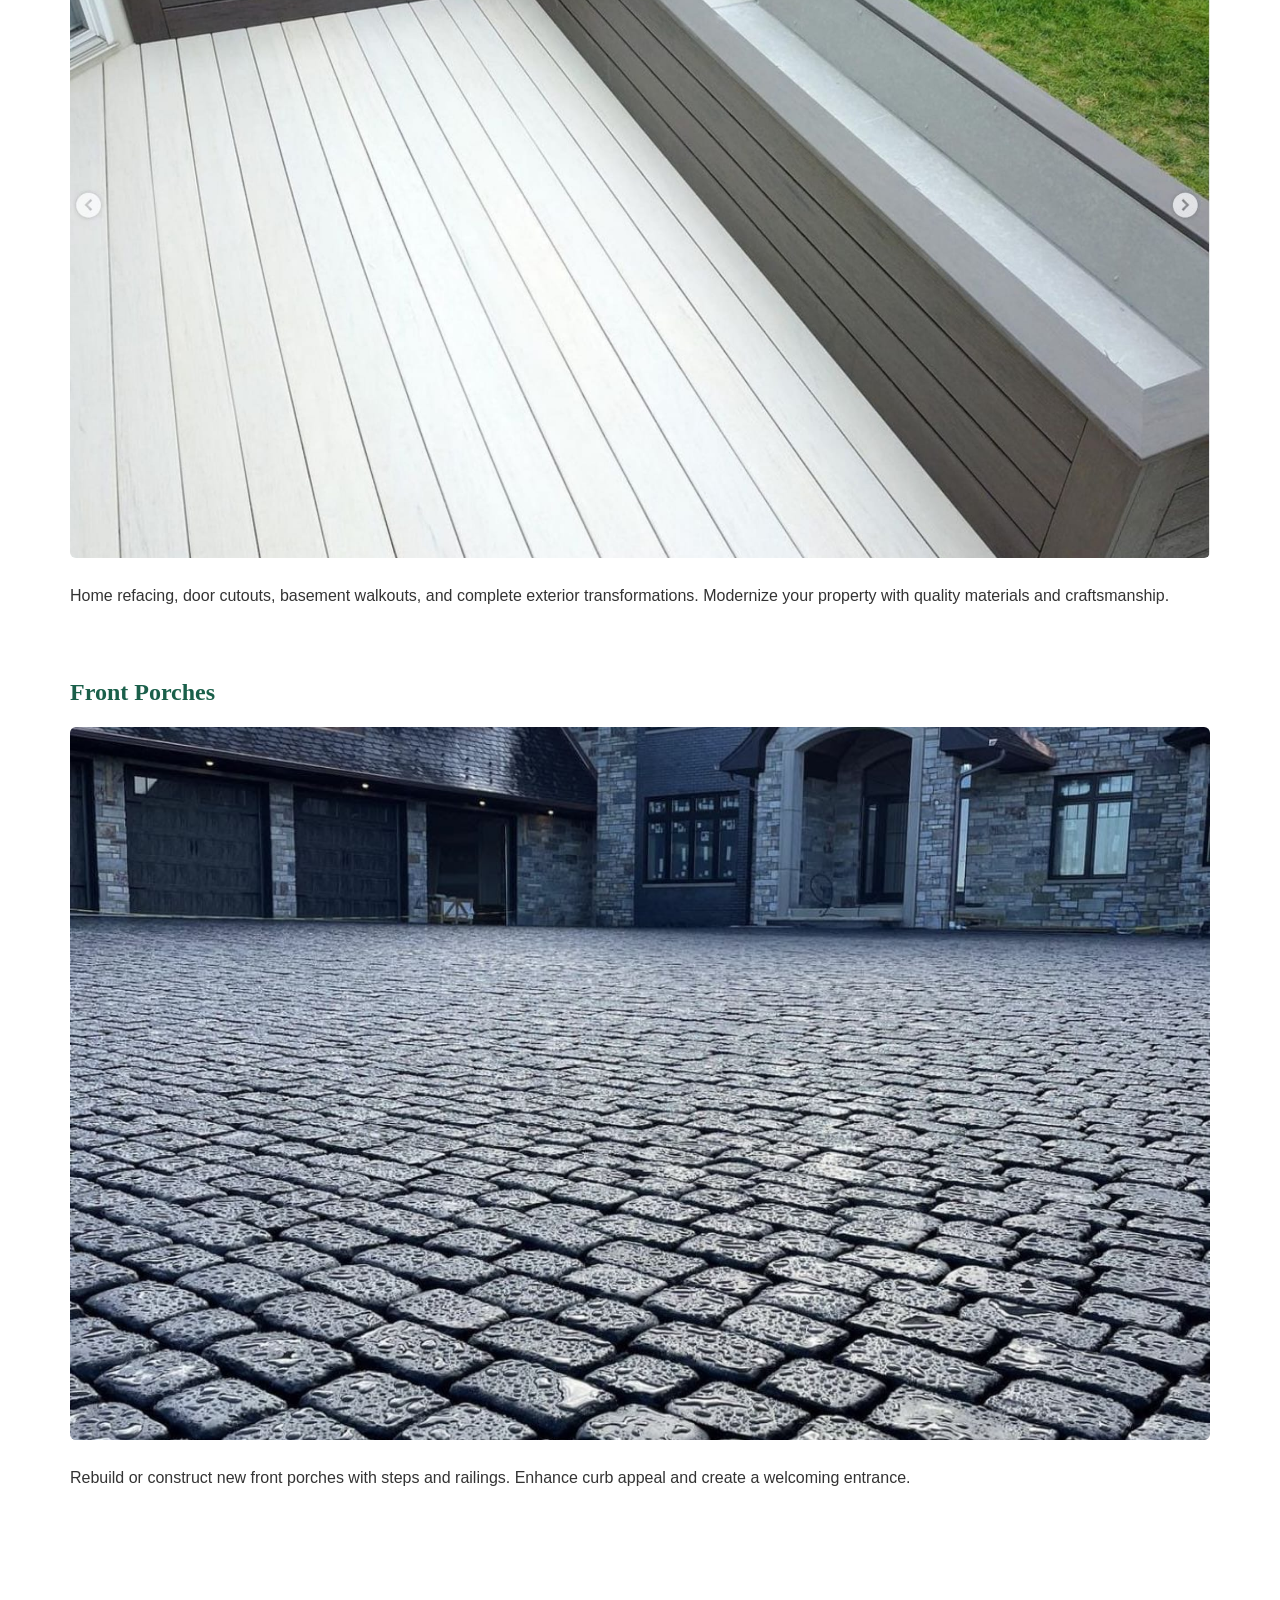
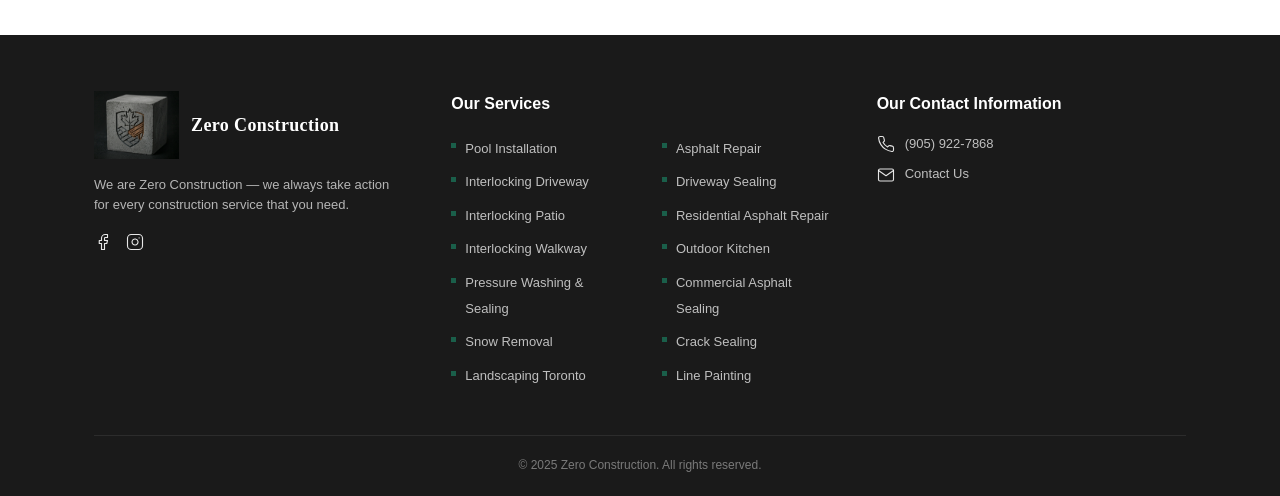
==== commit d3ea4bba: "Add files via upload" ====
--- a/innovation.html
+++ b/innovation.html
@@ -28,7 +28,6 @@
                     <a href="index.html#services">Services</a>
                     <a href="index.html#about">About</a>
                     <a href="index.html#projects">Projects</a>
-                    <a href="index.html#service-areas">Service Areas</a>
                     <a href="index.html#contact">Contact</a>
                     <a href="tel:+19059227868" class="nav-phone">(905) 922-7868</a>
                 </nav>
@@ -122,10 +121,6 @@
                             <span class="footer-contact-icon"><svg viewBox="0 0 24 24" aria-hidden="true" fill="none" stroke="currentColor" stroke-width="1.5" stroke-linecap="round" stroke-linejoin="round"><path d="M4 4h16c1.1 0 2 .9 2 2v12c0 1.1-.9 2-2 2H4c-1.1 0-2-.9-2-2V6c0-1.1.9-2 2-2z"/><polyline points="22,6 12,13 2,6"/></svg></span>
                             <a href="mailto:info@zeroconstruction.ca">Contact Us</a>
                         </li>
-                        <li class="footer-contact-row">
-                            <span class="footer-contact-icon"><svg viewBox="0 0 24 24" aria-hidden="true" fill="none" stroke="currentColor" stroke-width="1.5" stroke-linecap="round" stroke-linejoin="round"><path d="M21 10c0 7-9 13-9 13s-9-6-9-13a9 9 0 0 1 18 0z"/><circle cx="12" cy="10" r="3"/></svg></span>
-                            <a href="index.html#service-areas">Service Areas</a>
-                        </li>
                     </ul>
                 </div>
             </div>
--- a/styles.css
+++ b/styles.css
@@ -718,46 +718,6 @@
     cursor: default;
 }
 
-/* Service areas — Ontario communities (single-page) */
-.section-service-areas {
-    background: var(--color-white);
-}
-
-.service-areas-grid {
-    display: grid;
-    grid-template-columns: repeat(4, minmax(0, 1fr));
-    gap: var(--space-lg) var(--space-2xl);
-    max-width: 1000px;
-    margin: 0 auto;
-}
-
-.service-areas-list {
-    list-style: none;
-    margin: 0;
-    padding: 0;
-}
-
-.service-areas-list li {
-    position: relative;
-    padding-left: 1.1rem;
-    margin-bottom: 0.45rem;
-    font-family: var(--font-body);
-    font-size: 0.9375rem;
-    line-height: 1.45;
-    color: var(--color-text);
-}
-
-.service-areas-list li::before {
-    content: ">";
-    position: absolute;
-    left: 0;
-    top: 0;
-    color: var(--color-primary);
-    font-weight: 700;
-    font-size: 0.7rem;
-    line-height: 1.45;
-}
-
 /* Testimonials */
 .section-testimonials {
     background: var(--color-bg);
@@ -857,19 +817,56 @@
 }
 
 .contact-form {
+    position: relative;
     background: var(--color-white);
     padding: var(--space-xl);
     border-radius: var(--radius);
     box-shadow: var(--shadow);
 }
 
+.contact-form-honey {
+    position: absolute;
+    width: 1px;
+    height: 1px;
+    padding: 0;
+    margin: -1px;
+    overflow: hidden;
+    clip: rect(0, 0, 0, 0);
+    white-space: nowrap;
+    border: 0;
+}
+
+.contact-form-status {
+    margin: 0 0 var(--space-md);
+    padding: var(--space-md);
+    border-radius: var(--radius);
+    font-size: 0.9375rem;
+    line-height: 1.45;
+}
+
+.contact-form-status[hidden] {
+    display: none;
+}
+
+.contact-form-status--success {
+    background: rgba(26, 95, 74, 0.1);
+    border: 1px solid rgba(45, 138, 110, 0.45);
+    color: var(--color-primary-dark);
+}
+
+.contact-form-status--error {
+    background: rgba(160, 45, 45, 0.08);
+    border: 1px solid rgba(160, 45, 45, 0.35);
+    color: #5c1f1f;
+}
+
 .form-row {
     display: grid;
     grid-template-columns: 1fr 1fr;
     gap: var(--space-md);
 }
 
-.contact-form input,
+.contact-form input:not(.contact-form-honey),
 .contact-form select,
 .contact-form textarea {
     display: block;
@@ -882,7 +879,7 @@
     border-radius: var(--radius);
 }
 
-.contact-form input:focus,
+.contact-form input:not(.contact-form-honey):focus,
 .contact-form select:focus,
 .contact-form textarea:focus {
     outline: none;
@@ -1112,11 +1109,6 @@
     .testimonials-grid {
         grid-template-columns: repeat(2, 1fr);
     }
-
-    .service-areas-grid {
-        grid-template-columns: repeat(2, minmax(0, 1fr));
-        gap: var(--space-md) var(--space-xl);
-    }
 }
 
 @media (max-width: 768px) {
@@ -1217,10 +1209,6 @@
         grid-template-columns: 1fr;
     }
 
-    .service-areas-grid {
-        grid-template-columns: 1fr;
-    }
-
     .footer {
         padding: var(--space-xl) 0 var(--space-lg);
     }
